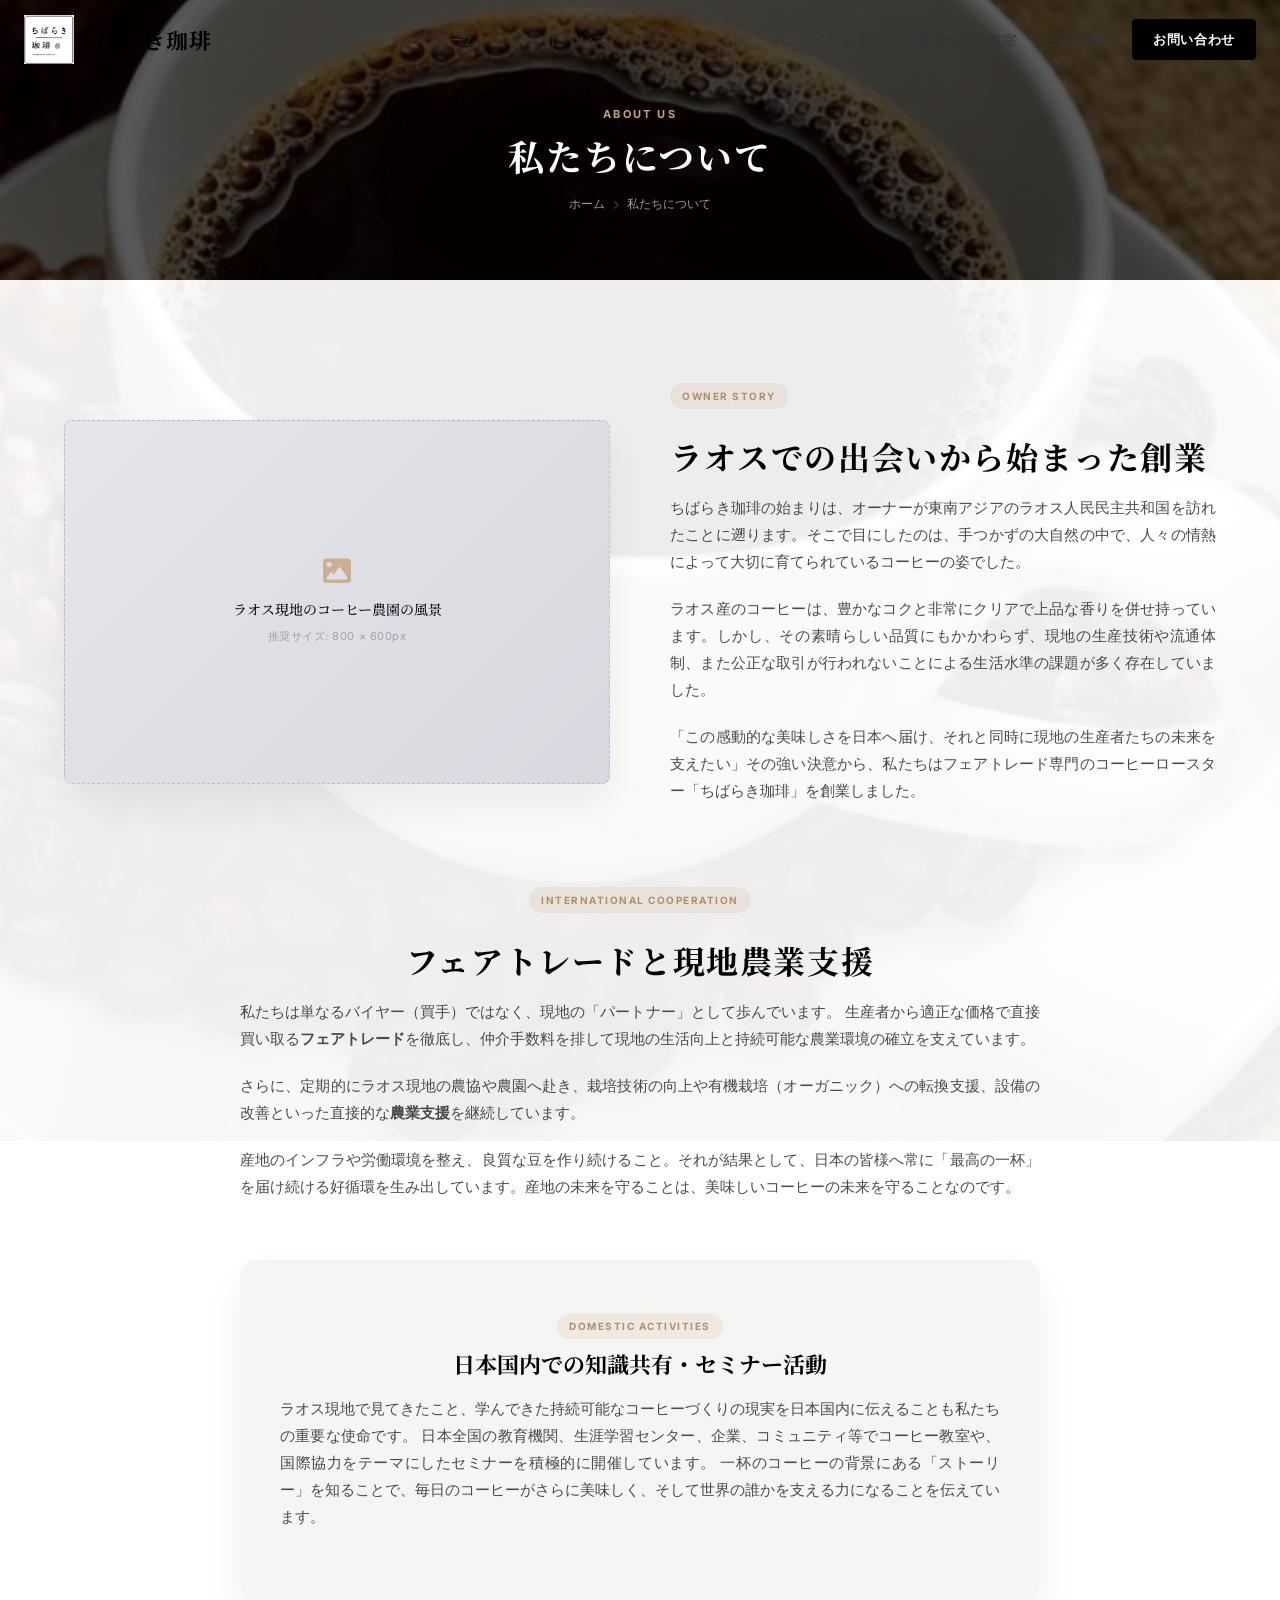
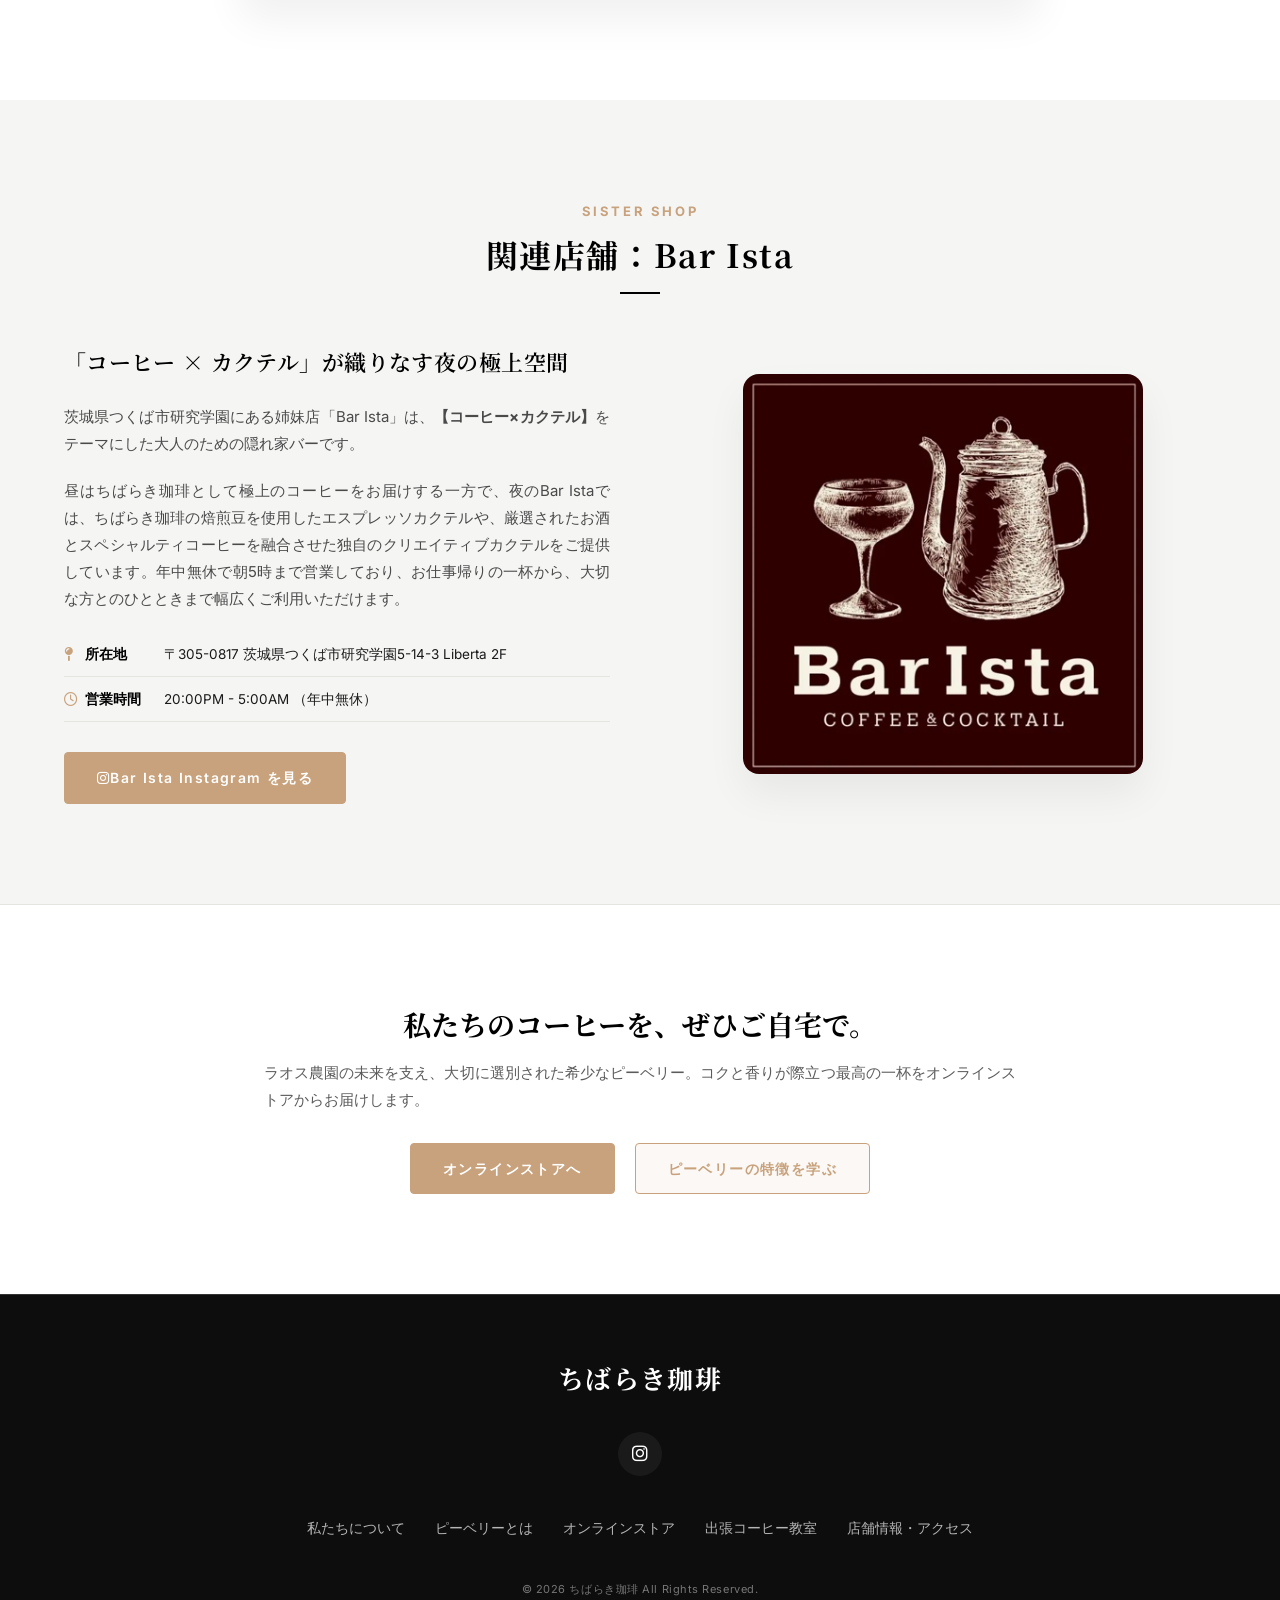
==== about.html @ c63abaf3 "Add files via upload" ====
<!DOCTYPE html>
<html lang="ja">
<head>
  <meta charset="UTF-8">
  <meta name="viewport" content="width=device-width, initial-scale=1.0">
  <meta name="description" content="ちばらき珈琲の創業ストーリー。ラオス現地での農業支援、生産者と消費者をつなぐフェアトレードを通じた生活向上、国内セミナー活動にかけるオーナーの想いをご紹介します。">
  <title>私たちについて | ちばらき珈琲</title>
  
  <!-- Google Fonts -->
  <link rel="preconnect" href="https://fonts.googleapis.com">
  <link rel="preconnect" href="https://fonts.gstatic.com" crossorigin>
  <link href="https://fonts.googleapis.com/css2?family=Inter:wght@300;400;500;600;700&family=Noto+Serif+JP:wght@400;500;700;900&display=swap" rel="stylesheet">
  
  <!-- FontAwesome for Icons -->
  <link rel="stylesheet" href="https://cdnjs.cloudflare.com/ajax/libs/font-awesome/6.4.0/css/all.min.css">
  
  <!-- Custom Styles -->
  <link rel="stylesheet" href="style.css">
</head>
<body>

  <!-- Navigation Header -->
  <header id="main-header" class="site-header scrolled">
    <div class="header-container">
      <a href="index.html" class="logo-link">
        <img src="ロゴ.png" alt="ちばらき珈琲 ロゴ" class="header-logo" onerror="this.style.display='none'; this.nextElementSibling.style.display='block';">
        <span class="logo-fallback">ちばらき珈琲</span>
      </a>
      
      <!-- Mobile Menu Toggle -->
      <button class="mobile-nav-toggle" aria-label="メニューを開く" aria-expanded="false">
        <span class="hamburger-bar"></span>
        <span class="hamburger-bar"></span>
        <span class="hamburger-bar"></span>
      </button>

      <!-- Navigation Links -->
      <nav class="nav-menu">
        <ul class="nav-list">
          <li class="nav-item"><a href="index.html" class="nav-link">ホーム</a></li>
          <li class="nav-item"><a href="about.html" class="nav-link active">私たちについて</a></li>
          <li class="nav-item"><a href="peaberry.html" class="nav-link">ピーベリーとは</a></li>
          <li class="nav-item"><a href="index.html#online-shop" class="nav-link">オンライン販売</a></li>
          <li class="nav-item"><a href="seminar.html" class="nav-link">出張コーヒー教室</a></li>
          <li class="nav-item"><a href="index.html#shop-info" class="nav-link">店舗情報</a></li>
          <li class="nav-item"><a href="contact.html" class="nav-btn">お問い合わせ</a></li>
        </ul>
      </nav>
    </div>
  </header>

  <!-- Subpage Hero -->
  <section class="subpage-hero-section">
    <div class="subpage-hero-overlay"></div>
    <div class="subpage-hero-content">
      <span class="subpage-subtitle">ABOUT US</span>
      <h1 class="subpage-title">私たちについて</h1>
      <div class="breadcrumbs">
        <a href="index.html">ホーム</a> <i class="fa-solid fa-chevron-right divider"></i> <span>私たちについて</span>
      </div>
    </div>
  </section>

  <!-- Story Detailed Content -->
  <section class="story-detail-section section-padding">
    <div class="container">
      
      <div class="grid grid-2-col alignment-center gap-lg">
        <div class="about-image-wrapper">
          <div class="image-placeholder aspect-3-2 shadow-premium">
            <i class="fa-solid fa-image placeholder-icon"></i>
            <p class="placeholder-label">ラオス現地のコーヒー農園の風景</p>
            <p class="placeholder-size">推奨サイズ: 800 × 600px</p>
          </div>
        </div>
        
        <div class="detail-text-block">
          <span class="badge-accent">OWNER STORY</span>
          <h2 class="section-title text-left margin-top-sm">ラオスでの出会いから始まった創業</h2>
          <p class="about-paragraph">
            ちばらき珈琲の始まりは、オーナーが東南アジアのラオス人民民主共和国を訪れたことに遡ります。そこで目にしたのは、手つかずの大自然の中で、人々の情熱によって大切に育てられているコーヒーの姿でした。
          </p>
          <p class="about-paragraph">
            ラオス産のコーヒーは、豊かなコクと非常にクリアで上品な香りを併せ持っています。しかし、その素晴らしい品質にもかかわらず、現地の生産技術や流通体制、また公正な取引が行われないことによる生活水準の課題が多く存在していました。
          </p>
          <p class="about-paragraph">
            「この感動的な美味しさを日本へ届け、それと同時に現地の生産者たちの未来を支えたい」その強い決意から、私たちはフェアトレード専門のコーヒーロースター「ちばらき珈琲」を創業しました。
          </p>
        </div>
      </div>

      <div class="max-w-800 margin-top-lg" style="margin-left: auto; margin-right: auto;">
        <div class="detail-text-block text-center">
          <span class="badge-accent">INTERNATIONAL COOPERATION</span>
          <h2 class="section-title text-center margin-top-sm">フェアトレードと現地農業支援</h2>
          <p class="about-paragraph" style="text-align: justify;">
            私たちは単なるバイヤー（買手）ではなく、現地の「パートナー」として歩んでいます。
            生産者から適正な価格で直接買い取る<strong>フェアトレード</strong>を徹底し、仲介手数料を排して現地の生活向上と持続可能な農業環境の確立を支えています。
          </p>
          <p class="about-paragraph" style="text-align: justify;">
            さらに、定期的にラオス現地の農協や農園へ赴き、栽培技術の向上や有機栽培（オーガニック）への転換支援、設備の改善といった直接的な<strong>農業支援</strong>を継続しています。
          </p>
          <p class="about-paragraph" style="text-align: justify;">
            産地のインフラや労働環境を整え、良質な豆を作り続けること。それが結果として、日本の皆様へ常に「最高の一杯」を届け続ける好循環を生み出しています。産地の未来を守ることは、美味しいコーヒーの未来を守ることなのです。
          </p>
        </div>
      </div>

      <div class="max-w-800 text-center margin-top-lg domestic-seminar-box shadow-premium">
        <span class="badge-accent">DOMESTIC ACTIVITIES</span>
        <h3 class="box-title">日本国内での知識共有・セミナー活動</h3>
        <p class="about-paragraph text-center">
          ラオス現地で見てきたこと、学んできた持続可能なコーヒーづくりの現実を日本国内に伝えることも私たちの重要な使命です。
          日本全国の教育機関、生涯学習センター、企業、コミュニティ等でコーヒー教室や、国際協力をテーマにしたセミナーを積極的に開催しています。
          一杯のコーヒーの背景にある「ストーリー」を知ることで、毎日のコーヒーがさらに美味しく、そして世界の誰かを支える力になることを伝えています。
        </p>
      </div>

    </div>
  </section>

  <!-- Sister Shop Bar Ista Section -->
  <section class="sister-shop-section section-padding bg-light">
    <div class="container">
      <div class="section-header text-center">
        <span class="section-subtitle">SISTER SHOP</span>
        <h2 class="section-title">関連店舗：Bar Ista</h2>
        <div class="section-divider"></div>
      </div>

      <div class="grid grid-2-col alignment-center gap-lg">
        <div class="detail-text-block">
          <h3 class="about-lead">「コーヒー × カクテル」が織りなす夜の極上空間</h3>
          <p class="about-paragraph">
            茨城県つくば市研究学園にある姉妹店「Bar Ista」は、<strong>【コーヒー×カクテル】</strong>をテーマにした大人のための隠れ家バーです。
          </p>
          <p class="about-paragraph">
            昼はちばらき珈琲として極上のコーヒーをお届けする一方で、夜のBar Istaでは、ちばらき珈琲の焙煎豆を使用したエスプレッソカクテルや、厳選されたお酒とスペシャルティコーヒーを融合させた独自のクリエイティブカクテルをご提供しています。年中無休で朝5時まで営業しており、お仕事帰りの一杯から、大切な方とのひとときまで幅広くご利用いただけます。
          </p>
          
          <table class="related-info-table">
            <tbody>
              <tr>
                <th><i class="fa-solid fa-map-pin icon-w"></i> 所在地</th>
                <td>〒305-0817 茨城県つくば市研究学園5-14-3 Liberta 2F</td>
              </tr>
              <tr>
                <th><i class="fa-regular fa-clock icon-w"></i> 営業時間</th>
                <td>20:00PM - 5:00AM （年中無休）</td>
              </tr>
            </tbody>
          </table>

          <div class="margin-top-md">
            <a href="https://www.instagram.com/bar_ista_kenkyugakuen/" target="_blank" rel="noopener noreferrer" class="btn btn-primary">
              <i class="fa-brands fa-instagram"></i> Bar Ista Instagram を見る
            </a>
          </div>
        </div>

        <div class="about-image-wrapper" style="max-width: 400px; margin: 0 auto; width: 100%;">
          <img src="Bar Ista.png" alt="Bar Ista カクテル・店内イメージ" class="shadow-premium" style="width: 100%; height: auto; aspect-ratio: 1/1; object-fit: cover; border-radius: var(--radius-lg); display: block;" onerror="this.style.display='none'; this.nextElementSibling.style.display='block';">
          <div class="image-placeholder shadow-premium" style="display:none; width: 100%; aspect-ratio: 1/1;">
            <i class="fa-solid fa-martini-glass-citrus placeholder-icon"></i>
            <p class="placeholder-label">Bar Ista カクテル・店内イメージ</p>
            <p class="placeholder-size">推奨サイズ: 600 × 600px</p>
          </div>
        </div>
      </div>
    </div>
  </section>

  <!-- CTA Section -->
  <section class="subpage-cta bg-dark text-white text-center section-padding">
    <div class="container max-w-800">
      <h2 class="cta-title">私たちのコーヒーを、ぜひご自宅で。</h2>
      <p class="about-paragraph text-center text-white" style="opacity: 0.8; margin-bottom: 30px;">
        ラオス農園の未来を支え、大切に選別された希少なピーベリー。コクと香りが際立つ最高の一杯をオンラインストアからお届けします。
      </p>
      <div class="hero-actions">
        <a href="index.html#online-shop" class="btn btn-primary">オンラインストアへ</a>
        <a href="peaberry.html" class="btn btn-outline" style="color: var(--color-accent); border-color: var(--color-accent); background-color: rgba(200, 162, 124, 0.08);">ピーベリーの特徴を学ぶ</a>
      </div>
    </div>
  </section>

  <!-- Scroll To Top Button -->
  <button id="scroll-to-top" class="btn-scroll-top" aria-label="ページトップへ戻る">
    <i class="fa-solid fa-arrow-up"></i>
  </button>

  <!-- Footer -->
  <footer class="site-footer">
    <div class="container text-center">
      <div class="footer-logo-wrapper">
        <span class="footer-title">ちばらき珈琲</span>
      </div>
      
      <div class="footer-sns-links">
        <a href="https://www.instagram.com/chibarakicoffee/" target="_blank" rel="noopener noreferrer" aria-label="Instagram" class="footer-sns-icon">
          <i class="fa-brands fa-instagram"></i>
        </a>
      </div>

      <ul class="footer-nav">
        <li><a href="about.html">私たちについて</a></li>
        <li><a href="peaberry.html">ピーベリーとは</a></li>
        <li><a href="index.html#online-shop">オンラインストア</a></li>
        <li><a href="seminar.html">出張コーヒー教室</a></li>
        <li><a href="index.html#shop-info">店舗情報・アクセス</a></li>
      </ul>

      <p class="copyright">&copy; 2026 ちばらき珈琲 All Rights Reserved.</p>
    </div>
  </footer>

  <!-- Custom Scripts -->
  <script src="script.js"></script>
</body>
</html>
---- style.css ----
/* ==========================================================================
   ちばらき珈琲 - Style Sheet
   Concept: Modern Monochrome Specialty Cafe
   ========================================================================== */

/* 1. CSS Variables & Reset
   ========================================================================== */
:root {
  /* Colors */
  --color-black: #000000;
  --color-dark: #121212;
  --color-dark-accent: #1a1a1a;
  --color-dark-card: #222222;
  --color-white: #ffffff;
  --color-light: #fafaf9;
  --color-light-accent: #f5f5f4;
  --color-light-card: #ffffff;
  
  /* Accent: Warm premium gold/coffee tone */
  --color-accent: #c8a27c;
  --color-accent-light: #dfc6ae;
  --color-accent-dark: #b38e68;
  --color-accent-rgb: 200, 162, 124;
  
  /* Text Colors */
  --color-text-dark: #1a1a1a;
  --color-text-light: #f5f5f5;
  --color-text-muted: #767676;
  --color-text-muted-light: #b5b5b5;
  --color-border-light: #e5e5e0;
  --color-border-dark: #333333;

  /* Typography */
  --font-serif: "Noto Serif JP", Georgia, serif;
  --font-sans: "Inter", "Noto Sans JP", -apple-system, sans-serif;
  
  /* Shadows & Transitions */
  --shadow-sm: 0 2px 4px rgba(0, 0, 0, 0.05);
  --shadow-md: 0 4px 12px rgba(0, 0, 0, 0.08);
  --shadow-lg: 0 10px 30px rgba(0, 0, 0, 0.12);
  --shadow-premium: 0 20px 40px rgba(0, 0, 0, 0.06);
  --shadow-accent: 0 10px 30px rgba(200, 162, 124, 0.15);
  --transition-smooth: all 0.4s cubic-bezier(0.25, 1, 0.5, 1);
  --transition-fast: all 0.2s ease;
  
  /* Border Radius */
  --radius-sm: 4px;
  --radius-md: 8px;
  --radius-lg: 16px;
  --radius-full: 9999px;
  
  /* Header Height */
  --header-height: 80px;
  --header-height-scrolled: 70px;
}

*, *::before, *::after {
  box-sizing: border-box;
  margin: 0;
  padding: 0;
}

html {
  scroll-behavior: smooth;
  -webkit-text-size-adjust: 100%;
}

body {
  font-family: var(--font-sans);
  font-size: 16px;
  line-height: 1.8;
  color: var(--color-text-dark);
  background-image: url('coffee.png');
  background-attachment: fixed;
  background-position: center;
  background-repeat: no-repeat;
  background-size: cover;
  background-color: var(--color-light);
  overflow-x: hidden;
  -webkit-font-smoothing: antialiased;
}

/* Typography Base */
h1, h2, h3, h4, h5, h6 {
  font-family: var(--font-serif);
  font-weight: 700;
  line-height: 1.4;
  color: var(--color-black);
}

a {
  color: inherit;
  text-decoration: none;
  transition: var(--transition-fast);
}

img {
  max-width: 100%;
  height: auto;
  display: block;
}

button, input, select, textarea {
  font-family: inherit;
  font-size: inherit;
  color: inherit;
  background: none;
  border: none;
  outline: none;
}

ul, ol {
  list-style: none;
}

/* 2. Global Utilities
   ========================================================================== */
.container {
  width: 100%;
  max-width: 1200px;
  margin: 0 auto;
  padding: 0 24px;
}

.section-padding {
  padding: 100px 0;
}

@media (max-width: 768px) {
  .section-padding {
    padding: 60px 0;
  }
}

.bg-dark {
  background-color: rgba(10, 10, 10, 0.62) !important;
  color: var(--color-text-light) !important;
}

.bg-light {
  background-color: rgba(245, 245, 244, 0.94) !important;
}

.text-white {
  color: var(--color-white) !important;
}

.text-accent {
  color: var(--color-accent) !important;
}

.text-center {
  text-align: center;
}

.max-w-800 {
  max-width: 800px;
  margin-left: auto;
  margin-right: auto;
}

.margin-top-sm { margin-top: 15px; }
.margin-top-md { margin-top: 30px; }
.margin-top-lg { margin-top: 60px; }

/* Grid Layouts */
.grid {
  display: grid;
  gap: 30px;
}

.grid-2-col {
  grid-template-columns: repeat(2, 1fr);
}

.grid-3-col {
  grid-template-columns: repeat(3, 1fr);
}

.alignment-center {
  align-items: center;
}

.alignment-center-col {
  display: flex;
  flex-direction: column;
  align-items: center;
}

.justify-between {
  justify-content: space-between;
}

.w-full {
  width: 100%;
}

@media (max-width: 992px) {
  .grid-3-col {
    grid-template-columns: repeat(2, 1fr);
  }
}

@media (max-width: 768px) {
  .grid-2-col, .grid-3-col {
    grid-template-columns: 1fr;
  }
  .grid {
    gap: 20px;
  }
}

/* Common Section Header */
.section-header {
  margin-bottom: 50px;
}

.section-subtitle {
  font-family: var(--font-sans);
  font-size: 13px;
  font-weight: 700;
  letter-spacing: 0.2em;
  color: var(--color-accent);
  text-transform: uppercase;
  display: block;
  margin-bottom: 8px;
}

.section-title {
  font-size: 32px;
  font-weight: 700;
  letter-spacing: 0.05em;
  margin-bottom: 15px;
}

.section-divider {
  width: 40px;
  height: 2px;
  background-color: var(--color-black);
  margin: 0 auto;
}

.section-divider.bg-accent {
  background-color: var(--color-accent);
}

/* Responsive Line Break Helper */
br.br-mobile {
  display: none;
}

@media (max-width: 768px) {
  .section-title {
    font-size: 24px;
    letter-spacing: 0.02em;
  }
  br.br-mobile {
    display: inline;
  }
}

@media (max-width: 480px) {
  .section-title {
    font-size: 20px;
    letter-spacing: 0;
  }
}

/* Premium Buttons */
.btn {
  display: inline-flex;
  align-items: center;
  justify-content: center;
  padding: 12px 32px;
  font-family: var(--font-sans);
  font-size: 14px;
  font-weight: 600;
  letter-spacing: 0.1em;
  border-radius: var(--radius-sm);
  cursor: pointer;
  transition: var(--transition-smooth);
}

.btn-primary {
  background-color: var(--color-accent);
  color: var(--color-white);
  border: 1px solid var(--color-accent);
}

.btn-primary:hover {
  background-color: var(--color-accent-dark);
  border-color: var(--color-accent-dark);
  transform: translateY(-2px);
  box-shadow: 0 6px 20px rgba(200, 162, 124, 0.3);
}

.btn-outline {
  background-color: transparent;
  color: var(--color-black);
  border: 1px solid var(--color-black);
}

.btn-outline:hover {
  background-color: var(--color-black);
  color: var(--color-white);
  transform: translateY(-2px);
}

.btn-outline.text-white {
  color: var(--color-white);
  border-color: rgba(255, 255, 255, 0.4);
}

.btn-outline.text-white:hover {
  background-color: var(--color-white);
  color: var(--color-black);
  border-color: var(--color-white);
}

.btn-icon-right {
  margin-left: 8px;
  font-size: 12px;
}

.btn-full {
  width: 100%;
}

.btn-lg {
  padding: 16px 48px;
  font-size: 15px;
}

.btn-sm {
  padding: 8px 20px;
  font-size: 12px;
}

/* Stylized Image Placeholder (Crucial Requirement) */
.image-placeholder {
  background: linear-gradient(135deg, #e5e5eb 0%, #d8d8e0 100%);
  border: 1px dashed rgba(0, 0, 0, 0.15);
  border-radius: var(--radius-md);
  display: flex;
  flex-direction: column;
  align-items: center;
  justify-content: center;
  position: relative;
  overflow: hidden;
  color: #7a7a85;
  text-align: center;
  padding: 24px;
  transition: var(--transition-smooth);
}

.bg-dark .image-placeholder {
  background: linear-gradient(135deg, #1e1e24 0%, #17171d 100%);
  border: 1px dashed rgba(255, 255, 255, 0.1);
  color: #8c8c9e;
}

.image-placeholder:hover {
  border-color: var(--color-accent);
}

.aspect-3-2 {
  aspect-ratio: 3/2;
}

.aspect-16-9 {
  aspect-ratio: 16/9;
}

.placeholder-icon {
  font-size: 28px;
  margin-bottom: 12px;
  color: var(--color-accent);
  opacity: 0.8;
}

.placeholder-icon.text-lg {
  font-size: 40px;
}

.placeholder-label {
  font-family: var(--font-serif);
  font-weight: 500;
  font-size: 14px;
  margin-bottom: 4px;
  color: var(--color-dark);
}

.bg-dark .placeholder-label {
  color: var(--color-white);
}

.placeholder-size {
  font-family: var(--font-sans);
  font-size: 11px;
  letter-spacing: 0.05em;
  opacity: 0.6;
}

.shadow-premium {
  box-shadow: var(--shadow-premium);
}

/* 3. Navigation Header
   ========================================================================== */
.site-header {
  position: fixed;
  top: 0;
  left: 0;
  width: 100%;
  height: var(--header-height);
  z-index: 1000;
  transition: var(--transition-smooth);
  border-bottom: 1px solid transparent;
}

.site-header.scrolled {
  height: var(--header-height-scrolled);
  background-color: rgba(255, 255, 255, 0.9);
  backdrop-filter: blur(15px);
  -webkit-backdrop-filter: blur(15px);
  border-bottom: 1px solid var(--color-border-light);
  box-shadow: var(--shadow-sm);
}

.site-header.scrolled-dark {
  height: var(--header-height-scrolled);
  background-color: rgba(18, 18, 18, 0.9);
  backdrop-filter: blur(15px);
  -webkit-backdrop-filter: blur(15px);
  border-bottom: 1px solid var(--color-border-dark);
  box-shadow: var(--shadow-sm);
}

.header-container {
  max-width: 1300px;
  height: 100%;
  margin: 0 auto;
  padding: 0 24px;
  display: flex;
  align-items: center;
  justify-content: space-between;
}

.logo-link {
  display: flex;
  align-items: center;
}

.header-logo {
  height: 50px;
  width: auto;
  object-fit: contain;
  transition: var(--transition-smooth);
}

.site-header.scrolled .header-logo,
.site-header.scrolled-dark .header-logo {
  height: 42px;
}

.logo-fallback {
  font-family: var(--font-serif);
  font-size: 22px;
  font-weight: 700;
  letter-spacing: 0.05em;
  color: var(--color-black);
}

.site-header.scrolled-dark .logo-fallback {
  color: var(--color-white);
}

/* Nav Menu Desktop */
.nav-list {
  display: flex;
  align-items: center;
  gap: 28px;
}

.nav-link {
  font-size: 14px;
  font-weight: 500;
  letter-spacing: 0.05em;
  color: #333333;
  padding: 8px 0;
  position: relative;
}

.site-header.scrolled-dark .nav-link {
  color: #cccccc;
}

.nav-link::after {
  content: '';
  position: absolute;
  bottom: 0;
  left: 0;
  width: 0;
  height: 1px;
  background-color: var(--color-accent);
  transition: var(--transition-smooth);
}

.nav-link:hover {
  color: var(--color-accent);
}

.nav-link:hover::after {
  width: 100%;
}

.nav-btn {
  display: inline-flex;
  align-items: center;
  justify-content: center;
  padding: 8px 20px;
  font-size: 13px;
  font-weight: 600;
  letter-spacing: 0.05em;
  color: var(--color-white);
  background-color: var(--color-black);
  border: 1px solid var(--color-black);
  border-radius: var(--radius-sm);
  transition: var(--transition-smooth);
}

.site-header.scrolled-dark .nav-btn {
  background-color: var(--color-accent);
  border-color: var(--color-accent);
  color: var(--color-white);
}

.nav-btn:hover {
  background-color: var(--color-accent);
  border-color: var(--color-accent);
  color: var(--color-white);
  transform: translateY(-1px);
}

.site-header.scrolled-dark .nav-btn:hover {
  background-color: var(--color-white);
  border-color: var(--color-white);
  color: var(--color-black);
}

/* Mobile Toggle */
.mobile-nav-toggle {
  display: none;
  flex-direction: column;
  justify-content: space-between;
  width: 26px;
  height: 18px;
  cursor: pointer;
  z-index: 1100;
}

.hamburger-bar {
  width: 100%;
  height: 2px;
  background-color: var(--color-black);
  transition: var(--transition-smooth);
}

.site-header.scrolled-dark .hamburger-bar {
  background-color: var(--color-white);
}

@media (max-width: 992px) {
  .mobile-nav-toggle {
    display: flex;
  }
  
  .nav-menu {
    position: fixed;
    top: 0;
    right: -100%;
    width: 300px;
    height: 100vh;
    background-color: var(--color-white);
    box-shadow: -10px 0 30px rgba(0,0,0,0.05);
    padding: 100px 40px 40px;
    display: flex;
    flex-direction: column;
    z-index: 999;
    transition: var(--transition-smooth);
  }
  
  .nav-menu.active {
    right: 0;
  }
  
  .nav-list {
    flex-direction: column;
    align-items: flex-start;
    gap: 30px;
  }
  
  .nav-link {
    font-size: 18px;
    font-weight: 600;
  }
  
  .nav-btn {
    width: 100%;
    padding: 12px;
    font-size: 15px;
    text-align: center;
  }

  /* Hamburger Active Animation */
  .mobile-nav-toggle.active .hamburger-bar:nth-child(1) {
    transform: translateY(8px) rotate(45deg);
  }
  .mobile-nav-toggle.active .hamburger-bar:nth-child(2) {
    opacity: 0;
  }
  .mobile-nav-toggle.active .hamburger-bar:nth-child(3) {
    transform: translateY(-8px) rotate(-45deg);
  }
}

/* 4. Hero Section
   ========================================================================== */
.hero-section {
  position: relative;
  width: 100%;
  height: 100vh;
  min-height: 600px;
  display: flex;
  align-items: center;
  overflow: hidden;
  color: var(--color-white);
  background-color: var(--color-black);
}

.hero-bg-image {
  position: absolute;
  top: 0;
  left: 0;
  width: 100%;
  height: 100%;
  z-index: 1;
  background-image: url('coffee.png');
  background-attachment: fixed;
  background-position: center;
  background-repeat: no-repeat;
  background-size: cover;
}

.hero-overlay {
  position: absolute;
  top: 0;
  left: 0;
  width: 100%;
  height: 100%;
  background: linear-gradient(to bottom, rgba(0, 0, 0, 0.4) 0%, rgba(0, 0, 0, 0.85) 100%);
  z-index: 2;
}

.hero-content {
  position: relative;
  z-index: 10;
  max-width: 800px;
  margin: 0 auto;
  padding: 0 24px;
  text-align: center;
}

.hero-title {
  font-family: var(--font-serif);
  font-size: 48px;
  font-weight: 900;
  line-height: 1.35;
  color: var(--color-white);
  margin-bottom: 24px;
  text-shadow: 0 4px 15px rgba(0, 0, 0, 0.5);
}

.hero-subtitle {
  font-size: 18px;
  font-weight: 400;
  letter-spacing: 0.05em;
  color: rgba(255, 255, 255, 0.85);
  margin-bottom: 40px;
  text-shadow: 0 2px 8px rgba(0, 0, 0, 0.5);
}

.hero-actions {
  display: flex;
  gap: 20px;
  justify-content: center;
}

.hero-scroll-indicator {
  position: absolute;
  bottom: 40px;
  left: 50%;
  transform: translateX(-50%);
  z-index: 10;
  display: flex;
  flex-direction: column;
  align-items: center;
  font-size: 11px;
  font-weight: 600;
  letter-spacing: 0.25em;
  opacity: 0.7;
}

.indicator-line {
  width: 1px;
  height: 40px;
  background-color: rgba(255, 255, 255, 0.3);
  margin-top: 10px;
  position: relative;
  overflow: hidden;
}

.indicator-line::after {
  content: '';
  position: absolute;
  top: 0;
  left: 0;
  width: 100%;
  height: 100%;
  background-color: var(--color-accent);
  animation: scrollDown 2s infinite ease-in-out;
}

@keyframes scrollDown {
  0% { transform: translateY(-100%); }
  50% { transform: translateY(0); }
  100% { transform: translateY(100%); }
}

@media (max-width: 768px) {
  .hero-title {
    font-size: 34px;
    line-height: 1.4;
  }
  .hero-subtitle {
    font-size: 15px;
    margin-bottom: 30px;
  }
  .hero-actions {
    flex-direction: column;
    gap: 15px;
    width: 100%;
    max-width: 320px;
    margin: 0 auto;
  }
  .hero-actions .btn {
    width: 100%;
  }
}

/* 5. Section 1: About (自己紹介)
   ========================================================================== */
.about-section,
.online-section,
.seminar-section,
.contact-section,
.story-detail-section,
.peaberry-detail-section,
.seminar-detail-section {
  background-color: rgba(255, 255, 255, 0.93) !important;
}

.about-text-block {
  padding-right: 40px;
}

.about-lead {
  font-size: 22px;
  font-weight: 600;
  line-height: 1.6;
  margin-bottom: 24px;
  letter-spacing: 0.02em;
}

.about-paragraph {
  font-size: 15px;
  color: #4a4a4a;
  margin-bottom: 20px;
  text-align: justify;
}

.owner-signature {
  margin-top: 40px;
  display: flex;
  flex-direction: column;
}

.owner-title {
  font-size: 13px;
  letter-spacing: 0.1em;
  color: var(--color-accent-dark);
  font-weight: 700;
}

.about-image-wrapper {
  position: relative;
}

@media (max-width: 768px) {
  .about-text-block {
    padding-right: 0;
    margin-bottom: 40px;
  }
  .about-lead {
    font-size: 19px;
  }
}

/* 6. Section 2: Flat Bean & Peaberry
   ========================================================================== */
.peaberry-section,
.shopinfo-section {
  background-color: rgba(10, 10, 10, 0.62) !important;
}

.peaberry-intro {
  margin-bottom: 60px;
}

.lead-text {
  font-size: 18px;
  line-height: 1.8;
  color: rgba(255, 255, 255, 0.9);
}

.comparison-container {
  align-items: stretch;
}

.comparison-card {
  background-color: var(--color-dark-card);
  border: 1px solid var(--color-border-dark);
  border-radius: var(--radius-lg);
  padding: 40px;
  display: flex;
  flex-direction: column;
  position: relative;
  transition: var(--transition-smooth);
}

.comparison-card:hover {
  transform: translateY(-5px);
  border-color: rgba(255, 255, 255, 0.2);
}

.comparison-card.featured {
  border: 1px solid var(--color-accent);
}

.comparison-card.featured:hover {
  box-shadow: var(--shadow-accent);
}

.comparison-badge {
  position: absolute;
  top: 20px;
  right: 20px;
  background-color: var(--color-accent);
  color: var(--color-white);
  font-family: var(--font-sans);
  font-size: 10px;
  font-weight: 700;
  letter-spacing: 0.1em;
  padding: 4px 12px;
  border-radius: var(--radius-full);
}

.comparison-visual {
  height: 180px;
  display: flex;
  align-items: center;
  justify-content: center;
  margin-bottom: 30px;
}

/* Graphic CSS/SVG Diagrams */
.bean-diagram {
  position: relative;
  width: 140px;
  height: 140px;
}

.cherry-outline {
  position: absolute;
  top: 50%;
  left: 50%;
  transform: translate(-50%, -50%);
  width: 110px;
  height: 110px;
  border-radius: 50%;
  background: radial-gradient(circle at 35% 35%, #e11d48 0%, #9f1239 80%);
  border: 3px solid rgba(255, 255, 255, 0.15);
  box-shadow: 0 10px 25px rgba(0, 0, 0, 0.4);
  display: flex;
  align-items: center;
  justify-content: center;
}

/* Flat Seed Elements */
.flat-seed-left {
  width: 32px;
  height: 60px;
  background-color: #d1d5db;
  border-top-left-radius: 30px 40px;
  border-bottom-left-radius: 30px 40px;
  border-top-right-radius: 4px;
  border-bottom-right-radius: 4px;
  margin-right: 2px;
  position: relative;
  box-shadow: inset 3px 0 8px rgba(0, 0, 0, 0.2);
}

.flat-seed-right {
  width: 32px;
  height: 60px;
  background-color: #d1d5db;
  border-top-right-radius: 30px 40px;
  border-bottom-right-radius: 30px 40px;
  border-top-left-radius: 4px;
  border-bottom-left-radius: 4px;
  margin-left: 2px;
  position: relative;
  box-shadow: inset -3px 0 8px rgba(0, 0, 0, 0.2);
}

.seed-crease {
  position: absolute;
  top: 5px;
  bottom: 5px;
  width: 1px;
  background-color: #4b5563;
}

.flat-seed-left .seed-crease {
  right: 0;
}

.flat-seed-right .seed-crease {
  left: 0;
}

/* Peaberry Seed Elements */
.peaberry-seed {
  width: 50px;
  height: 62px;
  background-color: var(--color-accent-light);
  border-radius: 30px 30px 30px 30px / 36px 36px 36px 36px;
  position: relative;
  box-shadow: 0 4px 10px rgba(0,0,0,0.3), inset 0 0 10px rgba(0, 0, 0, 0.15);
  display: flex;
  align-items: center;
  justify-content: center;
}

.round-crease {
  position: absolute;
  top: 6px;
  bottom: 6px;
  left: 50%;
  transform: translateX(-50%);
  width: 1px;
  background-color: #6b4d32;
}

.round-crease::before {
  content: '';
  position: absolute;
  top: 20%;
  bottom: 20%;
  left: -2px;
  width: 5px;
  border-radius: 50%;
  border-left: 1.5px solid #8d623b;
}

.bean-type-title {
  font-family: var(--font-serif);
  font-size: 20px;
  font-weight: 700;
  margin-bottom: 8px;
  color: var(--color-white);
  display: flex;
  align-items: center;
  gap: 6px;
}

.bean-type-title .japanese {
  font-size: 13px;
  opacity: 0.7;
  font-weight: 400;
}

.bean-ratio {
  display: inline-block;
  font-family: var(--font-sans);
  font-size: 12px;
  font-weight: 700;
  color: var(--color-text-muted-light);
  margin-bottom: 20px;
}

.accent-bg-text {
  color: var(--color-accent) !important;
}

.bean-desc {
  font-size: 14px;
  line-height: 1.7;
  color: rgba(255, 255, 255, 0.75);
}

.peaberry-conclusion {
  background-color: var(--color-dark-card);
  border: 1px solid var(--color-border-dark);
  border-radius: var(--radius-lg);
  padding: 40px;
}

.conclusion-title {
  font-family: var(--font-serif);
  font-size: 22px;
  color: var(--color-accent);
  margin-bottom: 24px;
}

@media (max-width: 768px) {
  .comparison-card {
    padding: 30px;
  }
  .peaberry-conclusion {
    padding: 24px;
  }
  .lead-text {
    font-size: 16px;
  }
}

/* 7. Section 3: Online Store & Furusato Nozei
   ========================================================================== */
.premium-card {
  background-color: var(--color-white);
  border: 1px solid var(--color-border-light);
  border-radius: var(--radius-lg);
  padding: 40px;
  box-shadow: var(--shadow-premium);
  display: flex;
  flex-direction: column;
  justify-content: space-between;
  transition: var(--transition-smooth);
}

.premium-card:hover {
  transform: translateY(-4px);
  box-shadow: 0 25px 50px rgba(0, 0, 0, 0.1);
}

.shop-card-header {
  margin-bottom: 20px;
}

.shop-tag {
  font-size: 11px;
  font-weight: 700;
  letter-spacing: 0.1em;
  color: var(--color-accent-dark);
  text-transform: uppercase;
  display: block;
  margin-bottom: 6px;
}

.shop-title {
  font-size: 24px;
  font-weight: 700;
}

.shop-description {
  font-size: 14px;
  color: #555555;
  margin-bottom: 24px;
}

.shop-image-placeholder {
  margin-bottom: 24px;
}

/* Search Helper Styling */
.search-helper-box {
  background-color: var(--color-light-accent);
  border: 1px solid var(--color-border-light);
  border-radius: var(--radius-md);
  padding: 20px;
  margin-bottom: 24px;
  position: relative;
}

.search-box-label {
  font-size: 12px;
  font-weight: 700;
  color: var(--color-accent-dark);
  margin-bottom: 8px;
}

.search-input-wrapper {
  display: flex;
  background-color: var(--color-white);
  border: 1px solid var(--color-border-light);
  border-radius: var(--radius-sm);
  overflow: hidden;
}

.search-input-field {
  flex: 1;
  padding: 10px 14px;
  font-size: 13px;
  font-weight: 600;
  color: var(--color-black);
}

.btn-copy {
  background-color: var(--color-black);
  color: var(--color-white);
  padding: 10px 18px;
  font-size: 12px;
  font-weight: 600;
  cursor: pointer;
  display: flex;
  align-items: center;
  gap: 6px;
  transition: var(--transition-fast);
}

.btn-copy:hover {
  background-color: var(--color-accent-dark);
}

.copy-success-message {
  display: none;
  position: absolute;
  bottom: 8px;
  right: 20px;
  font-size: 11px;
  font-weight: 700;
  color: #10b981;
  animation: fadeIn 0.3s ease;
}

@keyframes fadeIn {
  from { opacity: 0; transform: translateY(4px); }
  to { opacity: 1; transform: translateY(0); }
}

.portal-links-label {
  font-size: 12px;
  font-weight: 700;
  color: #333333;
  margin-bottom: 12px;
}

.portal-links-grid {
  display: grid;
  grid-template-columns: repeat(3, 1fr);
  gap: 10px;
}

.portal-btn {
  display: flex;
  align-items: center;
  justify-content: center;
  padding: 10px;
  font-size: 11px;
  font-weight: 700;
  text-align: center;
  background-color: var(--color-white);
  border: 1px solid var(--color-border-light);
  border-radius: var(--radius-sm);
  color: #444444;
  transition: var(--transition-fast);
}

.portal-btn:hover {
  border-color: var(--color-black);
  color: var(--color-black);
  background-color: var(--color-light-accent);
  transform: translateY(-1px);
}

@media (max-width: 768px) {
  .premium-card {
    padding: 24px;
  }
  .portal-links-grid {
    grid-template-columns: 1fr;
  }
  
  /* BASE Button Wrap Prevention (Item 4) */
  .premium-card .btn {
    font-size: 12.5px;
    padding: 12px 14px;
    white-space: nowrap;
    letter-spacing: 0.02em;
  }
  
  /* Copy Keyword Container Stacking (Item 5) */
  .search-input-wrapper {
    flex-direction: column;
    background-color: transparent;
    border: none;
    overflow: visible;
  }
  .search-input-field {
    width: 100%;
    border: 1px solid var(--color-border-light);
    border-radius: var(--radius-sm);
    margin-bottom: 8px;
    padding: 12px;
    text-align: center;
    background-color: var(--color-white);
  }
  .btn-copy {
    width: 100%;
    justify-content: center;
    padding: 12px;
    border-radius: var(--radius-sm);
  }
}

/* 8. Section 4: Workshop & Seminar (出張コーヒー教室)
   ========================================================================== */
.seminar-section {
  background-color: var(--color-light-accent);
}

.seminar-intro {
  margin-bottom: 50px;
}

.course-card {
  background-color: var(--color-white);
  border: 1px solid var(--color-border-light);
  border-radius: var(--radius-lg);
  padding: 40px;
  box-shadow: var(--shadow-premium);
  position: relative;
  overflow: hidden;
  transition: var(--transition-smooth);
}

.course-card:hover {
  transform: translateY(-4px);
}

.course-badge {
  position: absolute;
  top: 0;
  left: 0;
  background-color: var(--color-accent);
  color: var(--color-white);
  font-size: 10px;
  font-weight: 700;
  letter-spacing: 0.1em;
  padding: 6px 16px;
  border-bottom-right-radius: var(--radius-md);
}

.course-badge.text-only {
  background-color: var(--color-black);
}

.course-title {
  font-size: 22px;
  font-weight: 700;
  margin-top: 10px;
  margin-bottom: 8px;
}

.course-duration {
  font-size: 13px;
  color: var(--color-accent-dark);
  font-weight: 700;
  display: inline-flex;
  align-items: center;
  gap: 6px;
  margin-bottom: 20px;
}

.course-desc {
  font-size: 14.5px;
  color: #4a4a4a;
  line-height: 1.75;
  margin-bottom: 24px;
}

.course-features {
  display: flex;
  flex-wrap: wrap;
  gap: 8px;
}

.feature-tag {
  background-color: var(--color-light-accent);
  border: 1px solid var(--color-border-light);
  color: #555555;
  font-size: 11px;
  font-weight: 600;
  padding: 4px 12px;
  border-radius: var(--radius-full);
}

/* Setup basic details styles */
.setup-details-container {
  background-color: var(--color-white);
  border: 1px solid var(--color-border-light);
  border-radius: var(--radius-lg);
  padding: 50px 40px;
  box-shadow: var(--shadow-premium);
}

.details-main-title {
  text-align: center;
  font-size: 24px;
  margin-bottom: 40px;
}

.detail-info-box {
  background-color: var(--color-light-accent);
  border-radius: var(--radius-md);
  padding: 30px 24px;
  text-align: center;
  border: 1px solid transparent;
  transition: var(--transition-smooth);
}

.detail-info-box:hover {
  border-color: var(--color-accent-light);
  background-color: var(--color-white);
  box-shadow: var(--shadow-md);
}

.box-icon-wrapper {
  width: 60px;
  height: 60px;
  border-radius: 50%;
  background-color: var(--color-white);
  color: var(--color-accent);
  font-size: 24px;
  display: flex;
  align-items: center;
  justify-content: center;
  margin: 0 auto 20px;
  box-shadow: var(--shadow-sm);
}

.detail-info-box:hover .box-icon-wrapper {
  background-color: var(--color-accent);
  color: var(--color-white);
}

.detail-info-box h4 {
  font-size: 16px;
  font-weight: 700;
  margin-bottom: 12px;
}

.detail-info-box p {
  font-size: 13.5px;
  color: #555555;
  line-height: 1.6;
}

/* Pricing rules styles */
.pricing-rules-wrapper {
  background-color: #fafaf9;
  border: 1px solid var(--color-border-light);
  border-radius: var(--radius-md);
  padding: 30px;
}

.rules-title {
  font-family: var(--font-sans);
  font-size: 15px;
  font-weight: 700;
  display: flex;
  align-items: center;
  gap: 8px;
  margin-bottom: 20px;
  color: var(--color-black);
}

.rules-grid {
  display: grid;
  grid-template-columns: repeat(3, 1fr);
  gap: 20px;
  border-bottom: 1px solid var(--color-border-light);
  padding-bottom: 20px;
  margin-bottom: 15px;
}

.rule-item {
  display: flex;
  flex-direction: column;
}

.rule-label {
  font-size: 12px;
  font-weight: 700;
  color: var(--color-text-muted);
  margin-bottom: 4px;
}

.rule-value {
  font-size: 20px;
  font-family: var(--font-serif);
  font-weight: 700;
  color: var(--color-black);
}

.rule-value .small {
  font-family: var(--font-sans);
  font-size: 12px;
  font-weight: 400;
  color: var(--color-text-muted);
}

.rules-note {
  font-size: 12px;
  color: var(--color-text-muted);
  text-align: right;
}

@media (max-width: 768px) {
  .course-card {
    padding: 30px 24px;
  }
  .setup-details-container {
    padding: 30px 20px;
  }
  .rules-grid {
    grid-template-columns: 1fr;
    gap: 15px;
  }
  .rules-note {
    text-align: left;
  }
}

/* Estimator Widget Styling (The WOW Feature) */
.estimator-widget-box {
  background-color: var(--color-white);
  border: 1px solid var(--color-border-light);
  border-radius: var(--radius-lg);
  overflow: hidden;
  box-shadow: var(--shadow-lg);
}

.widget-header {
  padding: 40px;
  border-bottom: 1px solid var(--color-border-light);
}

.badge-accent {
  background-color: rgba(200, 162, 124, 0.15);
  color: var(--color-accent-dark);
  font-size: 10px;
  font-weight: 700;
  letter-spacing: 0.15em;
  padding: 4px 12px;
  border-radius: var(--radius-full);
  display: inline-block;
  margin-bottom: 10px;
}

.widget-header h3 {
  font-size: 24px;
  margin-bottom: 8px;
}

.widget-header p {
  font-size: 14px;
  color: var(--color-text-muted);
}

.widget-body {
  padding: 40px;
}

.control-group {
  margin-bottom: 28px;
}

.control-group:last-child {
  margin-bottom: 0;
}

.control-label {
  font-family: var(--font-sans);
  font-size: 14px;
  font-weight: 700;
  color: var(--color-black);
  margin-bottom: 12px;
  display: block;
}

.highlight-num {
  font-size: 20px;
  font-family: var(--font-serif);
  font-weight: 700;
}

/* Slider Custom Design */
.slider-field {
  width: 100%;
  height: 6px;
  background: #e2e8f0;
  border-radius: var(--radius-full);
  outline: none;
  -webkit-appearance: none;
  cursor: pointer;
}

.slider-field::-webkit-slider-thumb {
  -webkit-appearance: none;
  width: 20px;
  height: 20px;
  border-radius: 50%;
  background: var(--color-accent);
  border: 2px solid var(--color-white);
  box-shadow: 0 2px 6px rgba(0,0,0,0.15);
  transition: var(--transition-fast);
}

.slider-field::-webkit-slider-thumb:hover {
  transform: scale(1.15);
  background-color: var(--color-accent-dark);
}

.slider-limits {
  display: flex;
  justify-content: space-between;
  font-size: 11px;
  color: var(--color-text-muted);
  margin-top: 6px;
}

.sub-helper-text {
  font-size: 12px;
  color: var(--color-text-muted);
  margin-top: 8px;
}

/* Inputs and Custom Controls */
.select-field {
  width: 100%;
  padding: 12px 16px;
  font-size: 14px;
  border: 1px solid var(--color-border-light);
  border-radius: var(--radius-sm);
  background-color: var(--color-white);
  cursor: pointer;
  transition: var(--transition-fast);
  appearance: none;
  -webkit-appearance: none;
  background-image: url("data:image/svg+xml;utf8,<svg fill='black' height='24' viewBox='0 0 24 24' width='24' xmlns='http://www.w3.org/2000/svg'><path d='M7 10l5 5 5-5z'/><path d='M0 0h24v24H0z' fill='none'/></svg>");
  background-repeat: no-repeat;
  background-position: right 10px center;
  background-size: 16px;
}

.select-field:focus {
  border-color: var(--color-accent);
}

/* Custom Checkboxes */
.checkbox-options {
  display: flex;
  flex-direction: column;
  gap: 12px;
}

.checkbox-container {
  display: flex;
  align-items: center;
  position: relative;
  padding-left: 28px;
  cursor: pointer;
  font-size: 13.5px;
  user-select: none;
}

.checkbox-container input {
  position: absolute;
  opacity: 0;
  cursor: pointer;
  height: 0;
  width: 0;
}

.checkmark {
  position: absolute;
  top: 50%;
  transform: translateY(-50%);
  left: 0;
  height: 18px;
  width: 18px;
  background-color: var(--color-white);
  border: 1px solid var(--color-border-light);
  border-radius: var(--radius-sm);
  transition: var(--transition-fast);
}

.checkbox-container:hover input ~ .checkmark {
  border-color: var(--color-accent);
}

.checkbox-container input:checked ~ .checkmark {
  background-color: var(--color-accent);
  border-color: var(--color-accent);
}

.checkmark::after {
  content: "";
  position: absolute;
  display: none;
  left: 6px;
  top: 2px;
  width: 4px;
  height: 8px;
  border: solid white;
  border-width: 0 2px 2px 0;
  transform: rotate(45deg);
}

.checkbox-container input:checked ~ .checkmark::after {
  display: block;
}

.check-label {
  font-weight: 500;
  color: #333333;
}

/* Estimator Result Panel */
.estimator-result-panel {
  border-radius: var(--radius-lg);
  padding: 40px;
  display: flex;
  flex-direction: column;
  justify-content: space-between;
  box-shadow: inset 0 0 20px rgba(0,0,0,0.2);
}

.result-title {
  font-family: var(--font-sans);
  font-size: 14px;
  font-weight: 700;
  letter-spacing: 0.1em;
  color: var(--color-accent);
  margin-bottom: 15px;
}

.result-total-box {
  display: flex;
  align-items: baseline;
  margin-bottom: 24px;
}

.result-total-box .currency {
  font-size: 24px;
  font-weight: 700;
  color: var(--color-white);
  margin-right: 6px;
}

.result-total-box .total-amount {
  font-family: var(--font-serif);
  font-size: 48px;
  font-weight: 900;
  color: var(--color-white);
  line-height: 1;
}

.result-total-box .tax-tag {
  font-size: 11px;
  color: var(--color-text-muted-light);
  margin-left: 8px;
}

.result-divider {
  height: 1px;
  background-color: var(--color-border-dark);
  margin-bottom: 24px;
}

.result-breakdown-list {
  display: flex;
  flex-direction: column;
  gap: 14px;
  margin-bottom: 30px;
}

.breakdown-item {
  display: flex;
  justify-content: space-between;
  align-items: baseline;
  font-size: 13.5px;
  color: rgba(255,255,255,0.7);
}

.breakdown-item .item-label {
  position: relative;
  flex-grow: 1;
}

.breakdown-item .item-value {
  font-family: var(--font-serif);
  font-weight: 700;
  color: var(--color-white);
  margin-left: 15px;
  flex-shrink: 0;
}

.result-note-box {
  background-color: rgba(255, 255, 255, 0.05);
  border-left: 3px solid var(--color-accent);
  padding: 16px;
  border-radius: var(--radius-sm);
}

.result-note-box p {
  font-size: 11.5px;
  line-height: 1.6;
  color: var(--color-text-muted-light);
}

@media (max-width: 768px) {
  .widget-header {
    padding: 24px;
  }
  .widget-body {
    padding: 24px;
  }
  .estimator-result-panel {
    padding: 24px;
  }
  .result-total-box .total-amount {
    font-size: 38px;
  }
}

/* 9. Section 5: Related Shops & SNS
   ========================================================================== */
.related-card {
  background-color: var(--color-white);
  border: 1px solid var(--color-border-light);
  border-radius: var(--radius-lg);
  padding: 40px;
  transition: var(--transition-smooth);
}

.related-card:hover {
  transform: translateY(-4px);
}

.related-tag {
  font-size: 10px;
  font-weight: 700;
  letter-spacing: 0.15em;
  color: var(--color-accent-dark);
  text-transform: uppercase;
  margin-bottom: 6px;
  display: block;
}

.related-title {
  font-size: 26px;
  font-weight: 700;
  margin-bottom: 2px;
}

.related-subtitle {
  font-size: 12.5px;
  color: var(--color-text-muted);
  font-weight: 600;
  margin-bottom: 24px;
}

.related-text-desc {
  font-size: 14px;
  color: #4a4a4a;
  line-height: 1.7;
  margin-bottom: 24px;
}

.related-info-table {
  width: 100%;
  border-collapse: collapse;
  font-size: 13.5px;
  margin-bottom: 24px;
}

.related-info-table th, .related-info-table td {
  padding: 10px 0;
  border-bottom: 1px solid var(--color-border-light);
  text-align: left;
}

.related-info-table th {
  width: 100px;
  font-weight: 700;
  color: var(--color-black);
}

.icon-w {
  width: 18px;
  color: var(--color-accent);
}

.justify-between {
  display: flex;
  flex-direction: column;
  justify-content: space-between;
}

/* 10. Section 6: Shop Info & Access
   ========================================================================== */
.shopinfo-section {
  background-color: var(--color-dark);
}

.shop-details-table-wrapper {
  padding-right: 40px;
}

.table-title {
  font-size: 24px;
  color: var(--color-white);
  margin-bottom: 30px;
  letter-spacing: 0.05em;
}

.store-info-table {
  width: 100%;
  border-collapse: collapse;
}

.store-info-table th, .store-info-table td {
  padding: 16px 0;
  border-bottom: 1px solid var(--color-border-dark);
  text-align: left;
  font-size: 14.5px;
}

.store-info-table th {
  width: 120px;
  font-weight: 700;
  color: var(--color-accent);
}

.store-info-table td {
  color: rgba(255, 255, 255, 0.85);
}

.tel-link:hover {
  color: var(--color-accent);
  text-decoration: underline;
}

.map-container-wrapper {
  width: 100%;
}

.map-inner {
  border-radius: var(--radius-lg);
  overflow: hidden;
  border: 1px solid var(--color-border-dark);
}

.map-inner iframe {
  display: block;
}

.border-white {
  border-color: rgba(255, 255, 255, 0.2);
}

@media (max-width: 768px) {
  .shop-details-table-wrapper {
    padding-right: 0;
    margin-bottom: 40px;
  }
}

/* 11. Section 7: Contact Form
   ========================================================================== */
.contact-section {
  background-color: var(--color-white);
}

.contact-intro {
  margin-bottom: 50px;
}

.contact-form-container {
  background-color: var(--color-white);
  border: 1px solid var(--color-border-light);
  border-radius: var(--radius-lg);
  padding: 50px;
}

.premium-form {
  display: flex;
  flex-direction: column;
  gap: 24px;
}

.form-group {
  display: flex;
  flex-direction: column;
  position: relative;
}

.form-label {
  font-size: 13.5px;
  font-weight: 700;
  color: var(--color-black);
  margin-bottom: 8px;
}

.form-label .required {
  background-color: #ef4444;
  color: var(--color-white);
  font-size: 9px;
  padding: 2px 6px;
  border-radius: var(--radius-sm);
  margin-left: 6px;
  font-weight: 700;
}

.form-label .optional {
  background-color: #9ca3af;
  color: var(--color-white);
  font-size: 9px;
  padding: 2px 6px;
  border-radius: var(--radius-sm);
  margin-left: 6px;
  font-weight: 700;
}

/* Form Fields */
.input-field, .textarea-field {
  width: 100%;
  padding: 14px 18px;
  font-size: 14.5px;
  border: 1px solid var(--color-border-light);
  border-radius: var(--radius-sm);
  background-color: var(--color-light-accent);
  transition: var(--transition-smooth);
}

.input-field:focus, .textarea-field:focus {
  border-color: var(--color-accent);
  background-color: var(--color-white);
  box-shadow: 0 0 0 4px rgba(200, 162, 124, 0.15);
}

.textarea-field {
  resize: vertical;
}

/* Custom Radios */
.radio-options-grid {
  display: grid;
  grid-template-columns: repeat(2, 1fr);
  gap: 15px;
  background-color: var(--color-light-accent);
  border: 1px solid var(--color-border-light);
  border-radius: var(--radius-sm);
  padding: 16px;
}

.radio-container {
  display: flex;
  align-items: center;
  position: relative;
  padding-left: 28px;
  cursor: pointer;
  font-size: 13.5px;
  font-weight: 600;
  user-select: none;
}

.radio-container input {
  position: absolute;
  opacity: 0;
  cursor: pointer;
}

.radio-mark {
  position: absolute;
  top: 50%;
  transform: translateY(-50%);
  left: 0;
  height: 18px;
  width: 18px;
  background-color: var(--color-white);
  border: 1px solid var(--color-border-light);
  border-radius: 50%;
  transition: var(--transition-fast);
}

.radio-container:hover input ~ .radio-mark {
  border-color: var(--color-accent);
}

.radio-container input:checked ~ .radio-mark {
  background-color: var(--color-accent);
  border-color: var(--color-accent);
}

.radio-mark::after {
  content: "";
  position: absolute;
  display: none;
  top: 5px;
  left: 5px;
  width: 6px;
  height: 6px;
  border-radius: 50%;
  background: white;
}

.radio-container input:checked ~ .radio-mark::after {
  display: block;
}

/* Conditional Field Box */
.conditional-fields-box {
  display: none; /* Controlled by JS */
  background-color: rgba(200, 162, 124, 0.05);
  border: 1px solid var(--color-accent-light);
  border-radius: var(--radius-md);
  padding: 24px;
  animation: fadeIn 0.4s ease;
}

.conditional-title {
  font-family: var(--font-sans);
  font-size: 13.5px;
  font-weight: 700;
  color: var(--color-accent-dark);
  margin-bottom: 16px;
  display: flex;
  align-items: center;
  gap: 8px;
}

.checkbox-options-row {
  display: flex;
  gap: 20px;
}

@media (max-width: 768px) {
  .contact-form-container {
    padding: 30px 20px;
  }
  .radio-options-grid {
    grid-template-columns: 1fr;
  }
  .checkbox-options-row {
    flex-direction: column;
    gap: 12px;
  }
}

/* Form Submit and Feedback alerts */
.form-feedback-alert {
  display: none; /* Controlled by JS */
  padding: 16px 20px;
  border-radius: var(--radius-sm);
  font-size: 14px;
  align-items: flex-start;
  gap: 12px;
  animation: fadeIn 0.3s ease;
  margin-top: 15px;
}

.form-feedback-alert.success {
  background-color: #ecfdf5;
  border: 1px solid #a7f3d0;
  color: #065f46;
}

.form-feedback-alert.success i {
  color: #10b981;
  font-size: 20px;
}

.form-feedback-alert strong {
  font-weight: 700;
  display: block;
  margin-bottom: 4px;
}

/* 12. Footer & Scroll To Top
   ========================================================================== */
.site-footer {
  background-color: rgba(0, 0, 0, 0.95) !important;
  color: var(--color-text-muted-light);
  padding: 60px 0 40px;
  border-top: 1px solid var(--color-border-dark);
}

.footer-logo-wrapper {
  margin-bottom: 30px;
}

.footer-title {
  font-family: var(--font-serif);
  font-size: 26px;
  font-weight: 700;
  color: var(--color-white);
  letter-spacing: 0.05em;
}

.footer-sns-links {
  display: flex;
  justify-content: center;
  gap: 20px;
  margin-bottom: 40px;
}

.footer-sns-icon {
  width: 44px;
  height: 44px;
  border-radius: 50%;
  background-color: #1a1a1a;
  color: var(--color-white);
  display: flex;
  align-items: center;
  justify-content: center;
  font-size: 18px;
  transition: var(--transition-smooth);
}

.footer-sns-icon:hover {
  background-color: var(--color-accent);
  transform: translateY(-3px);
}

.footer-nav {
  display: flex;
  justify-content: center;
  flex-wrap: wrap;
  gap: 30px;
  margin-bottom: 40px;
  font-size: 13.5px;
}

.footer-nav a:hover {
  color: var(--color-white);
}

.copyright {
  font-size: 11px;
  color: var(--color-text-muted);
  letter-spacing: 0.05em;
}

/* Scroll To Top Button */
.btn-scroll-top {
  position: fixed;
  bottom: 30px;
  right: 30px;
  width: 44px;
  height: 44px;
  border-radius: 50%;
  background-color: var(--color-black);
  color: var(--color-white);
  box-shadow: 0 4px 10px rgba(0,0,0,0.15);
  display: flex;
  align-items: center;
  justify-content: center;
  cursor: pointer;
  z-index: 99;
  opacity: 0;
  visibility: hidden;
  transition: var(--transition-smooth);
  border: 1px solid rgba(255,255,255,0.1);
}

.btn-scroll-top.visible {
  opacity: 1;
  visibility: visible;
}

.btn-scroll-top:hover {
  background-color: var(--color-accent);
  transform: translateY(-3px);
}

@media (max-width: 768px) {
  .btn-scroll-top {
    bottom: 20px;
    right: 20px;
  }
}

/* ==========================================================================
   Multi-page / Subpages Additions
   ========================================================================== */

/* Subpage Hero */
.subpage-hero-section {
  position: relative;
  width: 100%;
  height: 280px;
  background-image: url('coffee.png');
  background-attachment: fixed;
  background-position: center;
  background-repeat: no-repeat;
  background-size: cover;
  display: flex;
  align-items: center;
  justify-content: center;
  color: var(--color-white);
  padding-top: 40px; /* Spacer for header */
  text-align: center;
}

.subpage-hero-overlay {
  position: absolute;
  top: 0;
  left: 0;
  width: 100%;
  height: 100%;
  background: rgba(0, 0, 0, 0.65);
  z-index: 1;
}

.subpage-hero-content {
  position: relative;
  z-index: 2;
}

.subpage-subtitle {
  font-family: var(--font-sans);
  font-size: 11px;
  font-weight: 700;
  letter-spacing: 0.2em;
  color: var(--color-accent);
  text-transform: uppercase;
  display: block;
  margin-bottom: 6px;
}

.subpage-title {
  font-family: var(--font-serif);
  font-size: 36px;
  font-weight: 700;
  color: var(--color-white);
  margin-bottom: 12px;
  letter-spacing: 0.05em;
}

.breadcrumbs {
  font-family: var(--font-sans);
  font-size: 12px;
  color: rgba(255, 255, 255, 0.6);
  display: flex;
  align-items: center;
  justify-content: center;
  gap: 8px;
}

.breadcrumbs a {
  color: rgba(255, 255, 255, 0.6);
}

.breadcrumbs a:hover {
  color: var(--color-accent);
}

.breadcrumbs .divider {
  font-size: 9px;
  opacity: 0.4;
}

/* Page Specific Layout Blocks */
.domestic-seminar-box {
  background-color: var(--color-light-accent);
  border-radius: var(--radius-lg);
  padding: 50px 40px;
  margin: 60px auto 0;
}

.box-title {
  font-family: var(--font-serif);
  font-size: 22px;
  margin-bottom: 16px;
}

.benefits-title {
  font-size: 14.5px;
  font-weight: 700;
  margin-top: 24px;
  margin-bottom: 12px;
  color: var(--color-black);
}

.benefits-list {
  display: flex;
  flex-direction: column;
  gap: 8px;
  text-align: left;
}

.benefits-list li {
  font-size: 13.5px;
  color: #4a4a4a;
  display: flex;
  align-items: flex-start;
  gap: 8px;
}

.benefits-list li i {
  margin-top: 4px;
  font-size: 12px;
}

.subpage-cta {
  background-color: rgba(255, 255, 255, 0.94) !important;
  border-top: 1px solid var(--color-border-light) !important;
  color: var(--color-text-dark) !important;
}

.subpage-cta .cta-title,
.subpage-cta .section-title {
  font-size: 28px;
  font-weight: 700;
  margin-bottom: 15px;
  color: var(--color-black) !important;
}

.subpage-cta .about-paragraph {
  color: #333333 !important;
}

.text-left {
  text-align: left !important;
}

.gap-lg {
  gap: 60px;
}

@media (max-width: 768px) {
  .subpage-hero-section {
    height: 220px;
  }
  .subpage-title {
    font-size: 26px;
  }
  .domestic-seminar-box {
    padding: 30px 20px;
    margin-top: 40px;
  }
  .gap-lg {
    gap: 30px;
  }
}
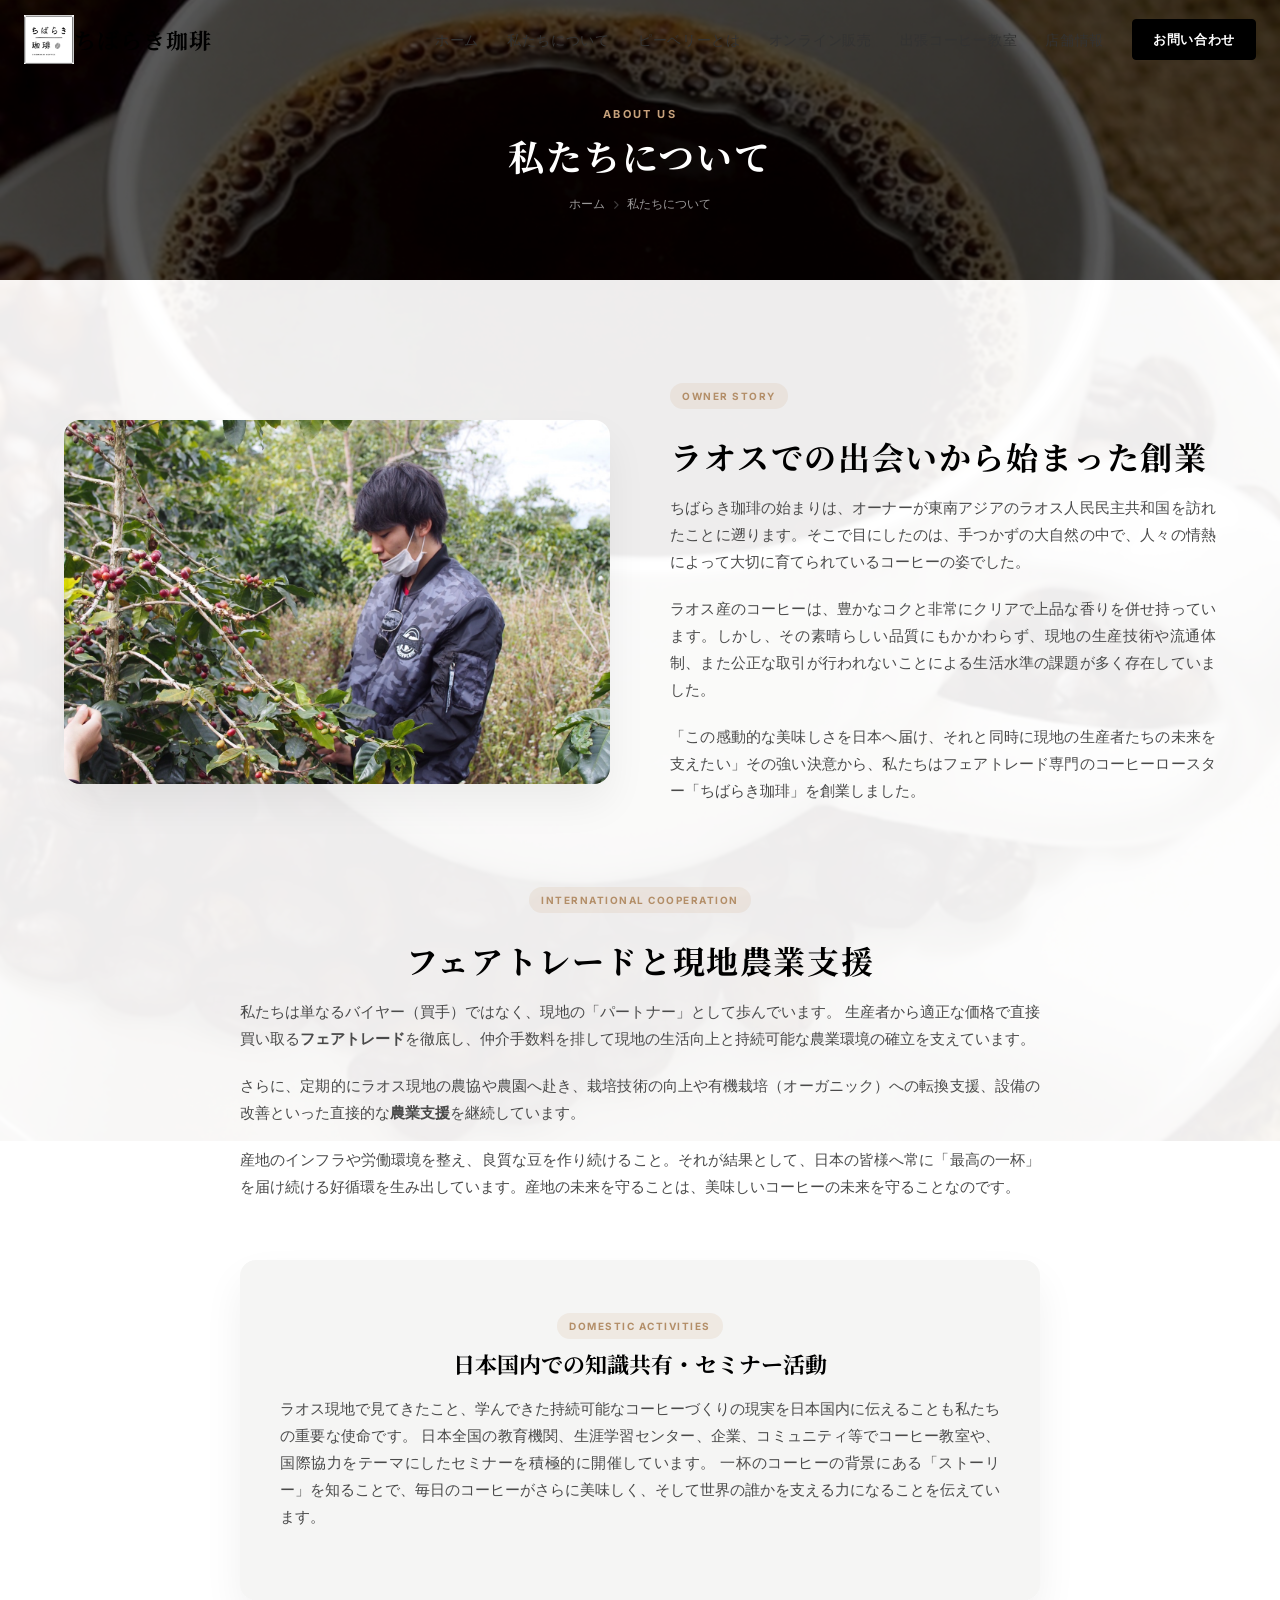
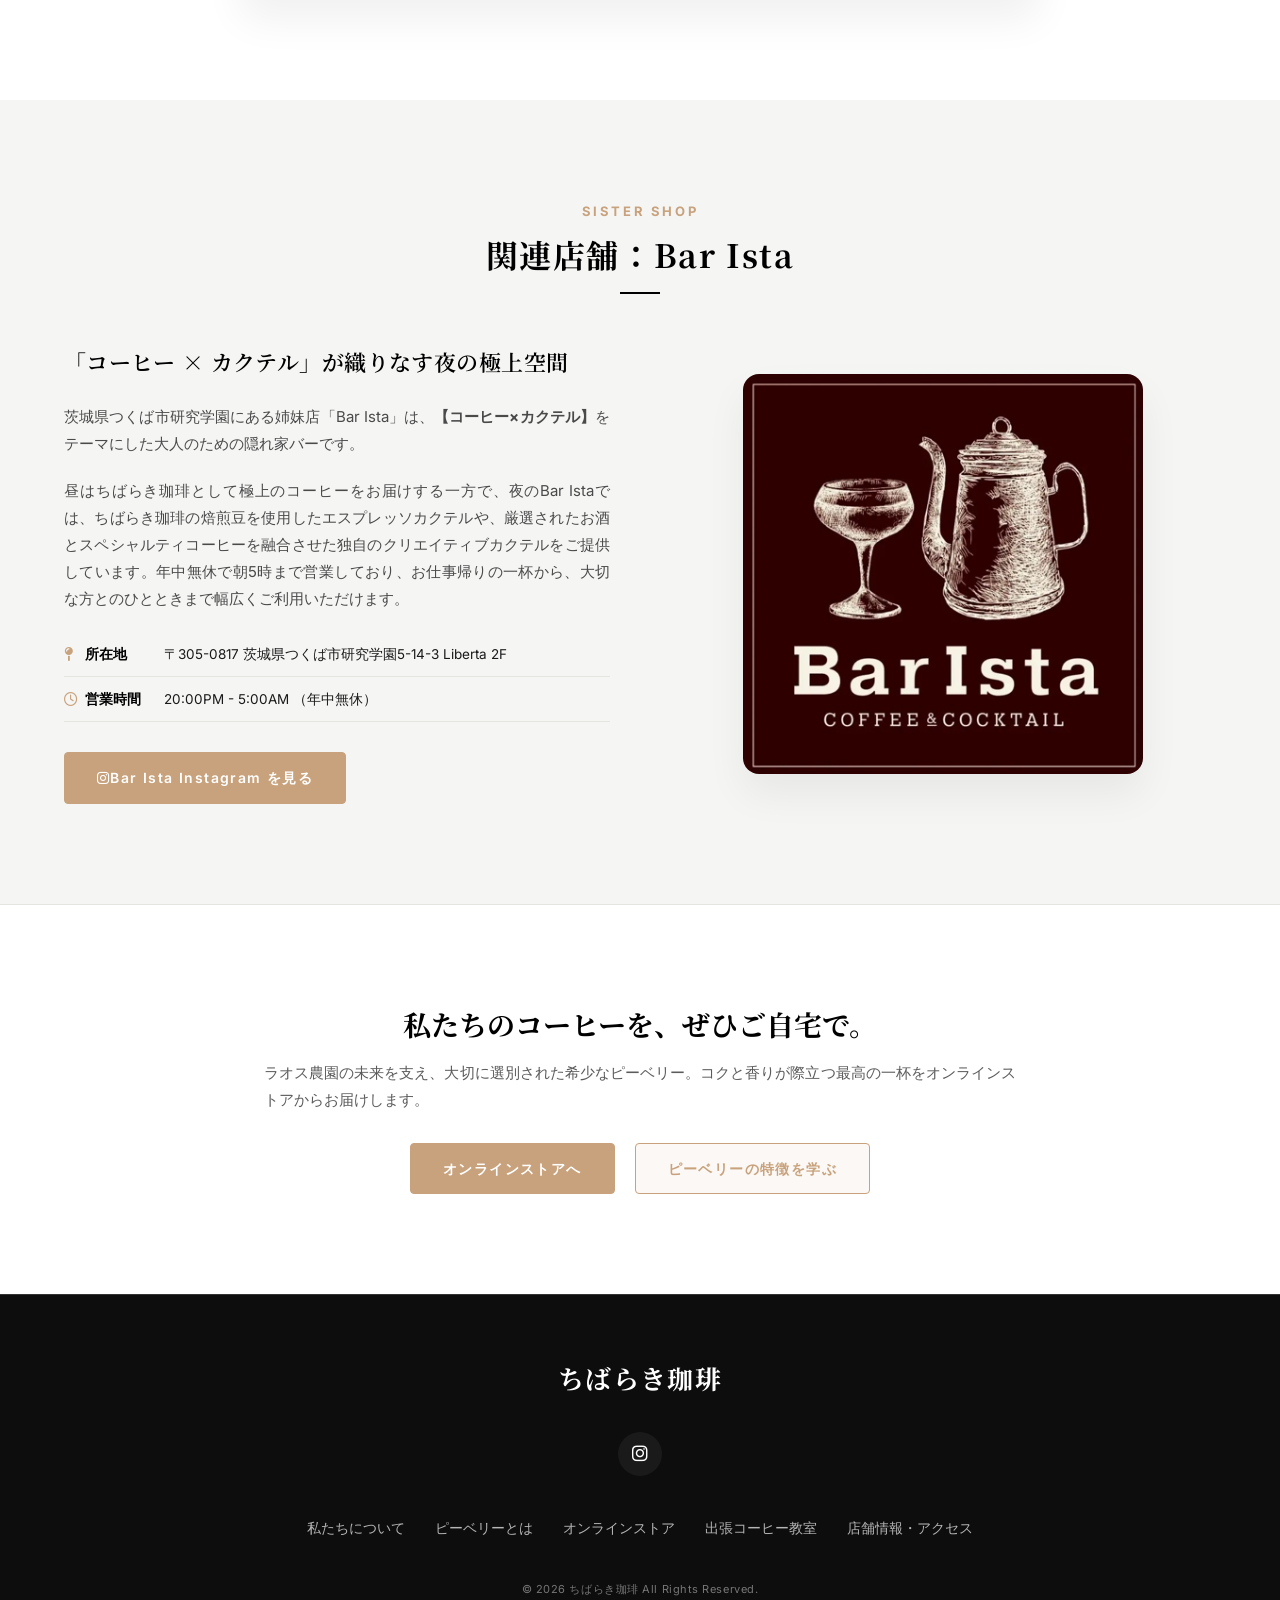
==== commit 13d0ae1b: "Add files via upload" ====
--- a/about.html
+++ b/about.html
@@ -67,7 +67,8 @@
       
       <div class="grid grid-2-col alignment-center gap-lg">
         <div class="about-image-wrapper">
-          <div class="image-placeholder aspect-3-2 shadow-premium">
+          <img src="ラオス.jpg" alt="ラオス現地のコーヒー農園の風景" class="shadow-premium" style="width: 100%; height: auto; aspect-ratio: 3/2; object-fit: cover; border-radius: var(--radius-lg); display: block;" onerror="this.style.display='none'; this.nextElementSibling.style.display='block';">
+          <div class="image-placeholder aspect-3-2 shadow-premium" style="display: none;">
             <i class="fa-solid fa-image placeholder-icon"></i>
             <p class="placeholder-label">ラオス現地のコーヒー農園の風景</p>
             <p class="placeholder-size">推奨サイズ: 800 × 600px</p>
